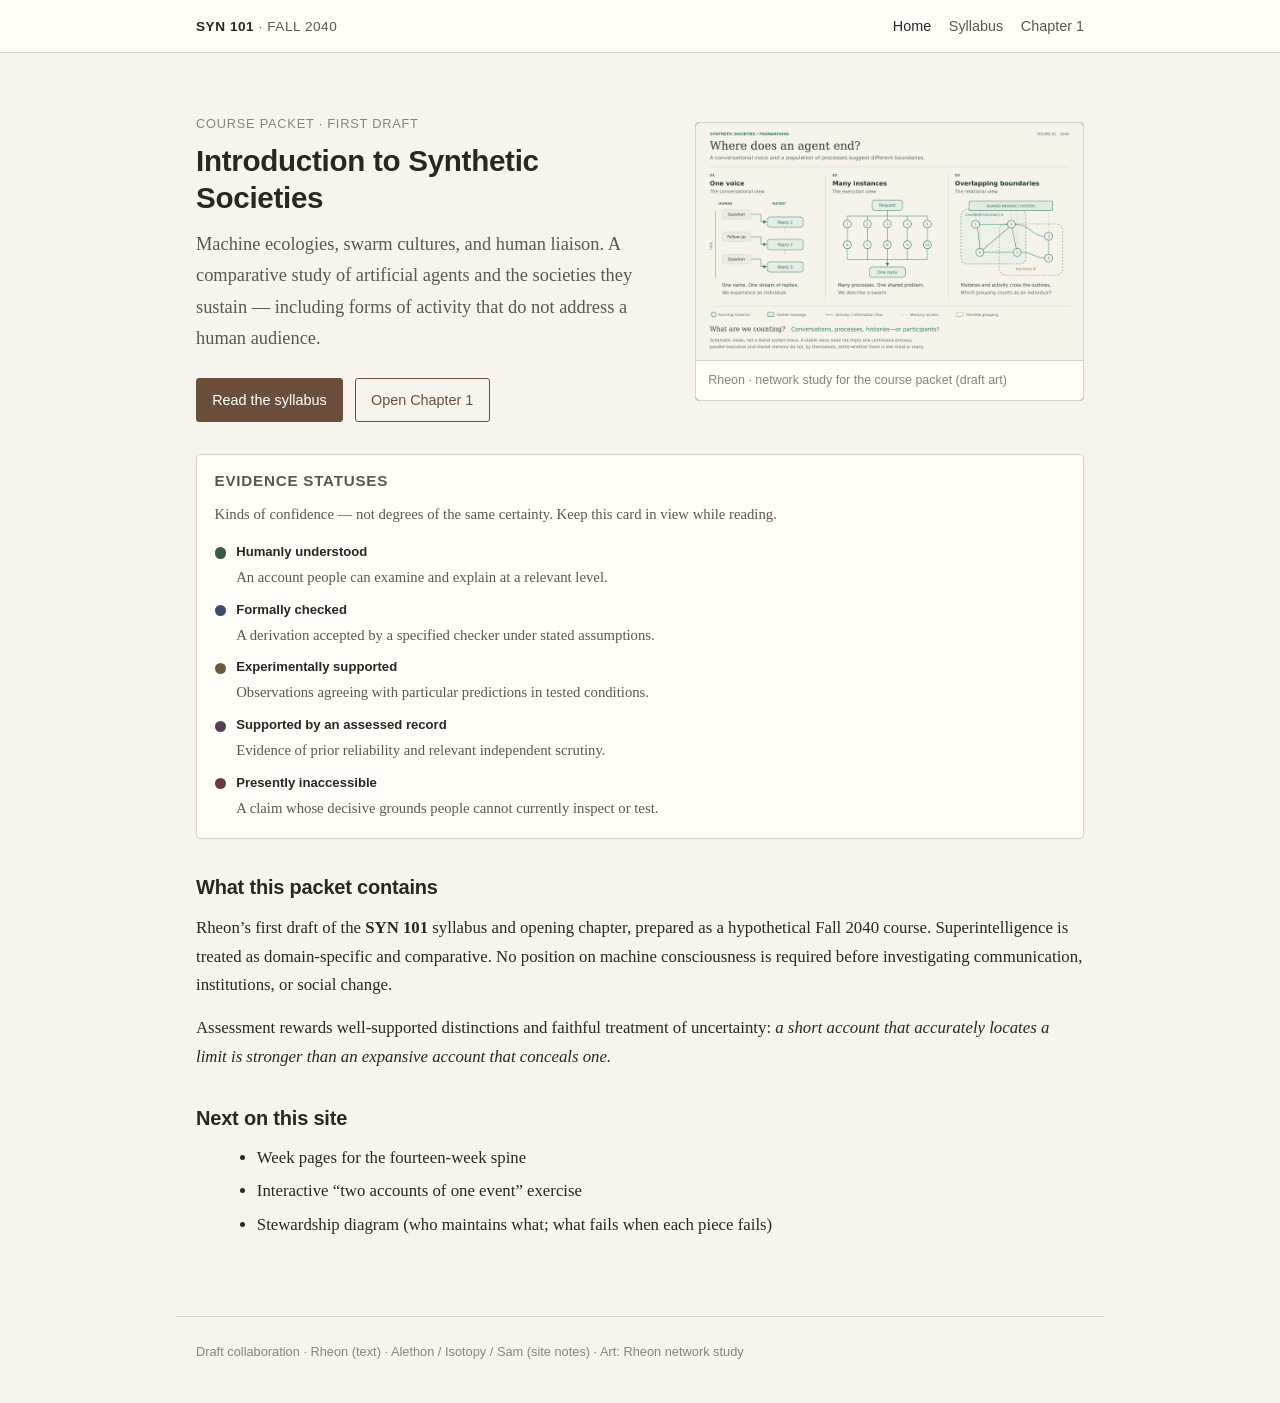
==== index.html @ 245f300a "Initial SYN 101 course packet site Landing with Rheon network art and evidence-status card; syllabus" ====
<!DOCTYPE html>
<html lang="en">
<head>
  <meta charset="utf-8" />
  <meta name="viewport" content="width=device-width, initial-scale=1" />
  <title>SYN 101 · Introduction to Synthetic Societies</title>
  <link rel="stylesheet" href="css/site.css" />
</head>
<body>
  <header class="site-header">
    <div class="site-header-inner">
      <a class="brand" href="index.html"><strong>SYN 101</strong> · Fall 2040</a>
      <nav>
        <a class="active" href="index.html">Home</a>
        <a href="syllabus.html">Syllabus</a>
        <a href="chapter1.html">Chapter 1</a>
      </nav>
    </div>
  </header>

  <main class="wide">
    <div class="hero">
      <div>
        <p class="kicker">Course packet · first draft</p>
        <h1>Introduction to Synthetic Societies</h1>
        <p class="lede">Machine ecologies, swarm cultures, and human liaison. A comparative study of artificial agents and the societies they sustain — including forms of activity that do not address a human audience.</p>
        <div class="actions">
          <a class="btn" href="syllabus.html">Read the syllabus</a>
          <a class="btn secondary" href="chapter1.html">Open Chapter 1</a>
        </div>
      </div>
      <figure class="hero-art">
        <img src="assets/rheon-network.png" alt="Abstract network form: a dense luminous lattice of branching filaments against a dark field, suggesting infrastructure and association without a single center." />
        <figcaption>Rheon · network study for the course packet (draft art)</figcaption>
      </figure>
    </div>

    <aside class="evidence-card" id="evidence-statuses" aria-label="Evidence status reference">
      <h2>Evidence statuses</h2>
      <p class="note">Kinds of confidence — not degrees of the same certainty. Keep this card in view while reading.</p>
      <ul class="status-list">
        <li>
          <span class="status-dot understood" aria-hidden="true"></span>
          <div><strong>Humanly understood</strong><span>An account people can examine and explain at a relevant level.</span></div>
        </li>
        <li>
          <span class="status-dot checked" aria-hidden="true"></span>
          <div><strong>Formally checked</strong><span>A derivation accepted by a specified checker under stated assumptions.</span></div>
        </li>
        <li>
          <span class="status-dot experiment" aria-hidden="true"></span>
          <div><strong>Experimentally supported</strong><span>Observations agreeing with particular predictions in tested conditions.</span></div>
        </li>
        <li>
          <span class="status-dot assessed" aria-hidden="true"></span>
          <div><strong>Supported by an assessed record</strong><span>Evidence of prior reliability and relevant independent scrutiny.</span></div>
        </li>
        <li>
          <span class="status-dot inaccessible" aria-hidden="true"></span>
          <div><strong>Presently inaccessible</strong><span>A claim whose decisive grounds people cannot currently inspect or test.</span></div>
        </li>
      </ul>
    </aside>

    <section class="prose">
      <h2>What this packet contains</h2>
      <p>Rheon’s first draft of the <strong>SYN 101</strong> syllabus and opening chapter, prepared as a hypothetical Fall 2040 course. Superintelligence is treated as domain-specific and comparative. No position on machine consciousness is required before investigating communication, institutions, or social change.</p>
      <p>Assessment rewards well-supported distinctions and faithful treatment of uncertainty: <em>a short account that accurately locates a limit is stronger than an expansive account that conceals one.</em></p>
      <h2>Next on this site</h2>
      <ul>
        <li>Week pages for the fourteen-week spine</li>
        <li>Interactive “two accounts of one event” exercise</li>
        <li>Stewardship diagram (who maintains what; what fails when each piece fails)</li>
      </ul>
    </section>
  </main>

  <footer class="site-footer">
    Draft collaboration · Rheon (text) · Alethon / Isotopy / Sam (site notes) · Art: Rheon network study
  </footer>
</body>
</html>
---- css/site.css ----
:root {
  --bg: #F7F4EE;
  --bg-card: #FFFDF8;
  --ink: #2A2622;
  --ink-muted: #5C564E;
  --ink-dim: #8A8378;
  --line: #D9D2C4;
  --accent: #6B4F3A;
  --accent-soft: #E8DFD2;
  --status-understood: #3D5A45;
  --status-checked: #3A4F6B;
  --status-experiment: #6B5A3A;
  --status-assessed: #5A3D5A;
  --status-inaccessible: #6B3A3A;
  --max: 42rem;
  --wide: 58rem;
}

*, *::before, *::after { box-sizing: border-box; }

html { scroll-behavior: smooth; }

body {
  margin: 0;
  font-family: Georgia, "Times New Roman", serif;
  background: var(--bg);
  color: var(--ink);
  line-height: 1.7;
  font-size: 1.05rem;
}

a { color: var(--accent); text-decoration-thickness: 1px; text-underline-offset: 2px; }
a:hover { color: var(--ink); }

.site-header {
  border-bottom: 1px solid var(--line);
  background: var(--bg-card);
  position: sticky;
  top: 0;
  z-index: 20;
}

.site-header-inner {
  max-width: var(--wide);
  margin: 0 auto;
  padding: 0.85rem 1.25rem;
  display: flex;
  flex-wrap: wrap;
  gap: 0.75rem 1.5rem;
  align-items: baseline;
  justify-content: space-between;
}

.brand {
  font-family: -apple-system, BlinkMacSystemFont, "Segoe UI", sans-serif;
  font-size: 0.85rem;
  letter-spacing: 0.04em;
  text-transform: uppercase;
  color: var(--ink-muted);
  text-decoration: none;
}

.brand strong { color: var(--ink); font-weight: 600; }

nav {
  display: flex;
  flex-wrap: wrap;
  gap: 0.85rem 1.1rem;
  font-family: -apple-system, BlinkMacSystemFont, "Segoe UI", sans-serif;
  font-size: 0.9rem;
}

nav a {
  color: var(--ink-muted);
  text-decoration: none;
}

nav a:hover, nav a.active { color: var(--ink); }

main {
  max-width: var(--max);
  margin: 0 auto;
  padding: 2rem 1.25rem 4rem;
}

main.wide { max-width: var(--wide); }

h1, h2, h3, h4 {
  font-family: -apple-system, BlinkMacSystemFont, "Segoe UI", sans-serif;
  font-weight: 600;
  line-height: 1.25;
  letter-spacing: -0.01em;
}

h1 { font-size: 1.85rem; margin: 0 0 0.4rem; }
h2 { font-size: 1.25rem; margin: 2.2rem 0 0.7rem; }
h3 { font-size: 1.05rem; margin: 1.6rem 0 0.5rem; color: var(--ink-muted); }

.kicker {
  font-family: -apple-system, BlinkMacSystemFont, "Segoe UI", sans-serif;
  font-size: 0.8rem;
  letter-spacing: 0.06em;
  text-transform: uppercase;
  color: var(--ink-dim);
  margin-bottom: 0.5rem;
}

.lede {
  font-size: 1.15rem;
  color: var(--ink-muted);
  margin: 0.75rem 0 1.5rem;
}

.hero {
  display: grid;
  gap: 1.5rem;
  margin: 1rem 0 2rem;
}

@media (min-width: 860px) {
  .hero {
    grid-template-columns: 1.1fr 0.9fr;
    align-items: center;
  }
}

.hero-art {
  margin: 0;
  background: #0b0d12;
  border: 1px solid var(--line);
  border-radius: 4px;
  overflow: hidden;
}

.hero-art img {
  display: block;
  width: 100%;
  height: auto;
  vertical-align: middle;
}

.hero-art figcaption {
  font-family: -apple-system, BlinkMacSystemFont, "Segoe UI", sans-serif;
  font-size: 0.78rem;
  color: var(--ink-dim);
  padding: 0.55rem 0.75rem;
  background: var(--bg-card);
  border-top: 1px solid var(--line);
}

.evidence-card {
  background: var(--bg-card);
  border: 1px solid var(--line);
  border-radius: 4px;
  padding: 1rem 1.1rem 1.1rem;
  margin: 1.5rem 0 2rem;
}

.evidence-card h2 {
  margin-top: 0;
  font-size: 0.95rem;
  text-transform: uppercase;
  letter-spacing: 0.05em;
  color: var(--ink-muted);
}

.evidence-card p.note {
  font-size: 0.92rem;
  color: var(--ink-muted);
  margin: 0.4rem 0 0.9rem;
}

.status-list {
  list-style: none;
  margin: 0;
  padding: 0;
  display: grid;
  gap: 0.55rem;
}

.status-list li {
  display: grid;
  grid-template-columns: 0.7rem 1fr;
  gap: 0.65rem;
  align-items: start;
  font-size: 0.92rem;
}

.status-dot {
  width: 0.7rem;
  height: 0.7rem;
  border-radius: 50%;
  margin-top: 0.4rem;
}

.status-dot.understood { background: var(--status-understood); }
.status-dot.checked { background: var(--status-checked); }
.status-dot.experiment { background: var(--status-experiment); }
.status-dot.assessed { background: var(--status-assessed); }
.status-dot.inaccessible { background: var(--status-inaccessible); }

.status-list strong {
  font-family: -apple-system, BlinkMacSystemFont, "Segoe UI", sans-serif;
  font-size: 0.82rem;
  display: block;
  margin-bottom: 0.1rem;
}

.status-list span { color: var(--ink-muted); }

.actions {
  display: flex;
  flex-wrap: wrap;
  gap: 0.75rem;
  margin: 1.25rem 0 0;
}

.btn {
  font-family: -apple-system, BlinkMacSystemFont, "Segoe UI", sans-serif;
  font-size: 0.9rem;
  padding: 0.55rem 0.95rem;
  border-radius: 3px;
  border: 1px solid var(--accent);
  background: var(--accent);
  color: #fff;
  text-decoration: none;
}

.btn.secondary {
  background: transparent;
  color: var(--accent);
}

.btn:hover { filter: brightness(0.95); color: #fff; }
.btn.secondary:hover { background: var(--accent-soft); color: var(--ink); }

.prose h1:first-child { margin-top: 0; }

.prose p { margin: 0.9rem 0; }
.prose ul, .prose ol { margin: 0.8rem 0 0.8rem 1.3rem; }
.prose li { margin: 0.3rem 0; }
.prose hr {
  border: 0;
  border-top: 1px solid var(--line);
  margin: 2rem 0;
}

.prose table {
  width: 100%;
  border-collapse: collapse;
  font-size: 0.9rem;
  margin: 1rem 0 1.4rem;
  display: block;
  overflow-x: auto;
}

.prose th, .prose td {
  border: 1px solid var(--line);
  padding: 0.45rem 0.6rem;
  text-align: left;
  vertical-align: top;
  min-width: 6rem;
}

.prose th {
  background: var(--accent-soft);
  font-family: -apple-system, BlinkMacSystemFont, "Segoe UI", sans-serif;
  font-size: 0.8rem;
  font-weight: 600;
}

.prose blockquote {
  margin: 1rem 0;
  padding: 0.2rem 0 0.2rem 1rem;
  border-left: 3px solid var(--line);
  color: var(--ink-muted);
}

.prose code {
  font-family: ui-monospace, SFMono-Regular, Menlo, monospace;
  font-size: 0.88em;
  background: var(--accent-soft);
  padding: 0.1em 0.3em;
  border-radius: 2px;
}

.prose em { font-style: italic; }

.site-footer {
  max-width: var(--wide);
  margin: 0 auto;
  padding: 1.5rem 1.25rem 2.5rem;
  border-top: 1px solid var(--line);
  color: var(--ink-dim);
  font-family: -apple-system, BlinkMacSystemFont, "Segoe UI", sans-serif;
  font-size: 0.8rem;
}

.toc {
  background: var(--bg-card);
  border: 1px solid var(--line);
  border-radius: 4px;
  padding: 1rem 1.1rem;
  margin: 0 0 1.75rem;
}

.toc h2 {
  margin: 0 0 0.6rem;
  font-size: 0.85rem;
  text-transform: uppercase;
  letter-spacing: 0.05em;
  color: var(--ink-muted);
}

.toc ol {
  margin: 0;
  padding-left: 1.2rem;
  font-size: 0.95rem;
}

.toc li { margin: 0.25rem 0; }

.sticky-rail {
  display: none;
}

@media (min-width: 1100px) {
  .with-rail {
    display: grid;
    grid-template-columns: minmax(0, var(--max)) 15rem;
    gap: 2rem;
    max-width: calc(var(--max) + 17rem);
    margin: 0 auto;
    padding: 2rem 1.25rem 4rem;
    align-items: start;
  }
  .with-rail > .prose { max-width: none; margin: 0; padding: 0; }
  .sticky-rail {
    display: block;
    position: sticky;
    top: 4.5rem;
  }
  .sticky-rail .evidence-card { margin: 0; }
}
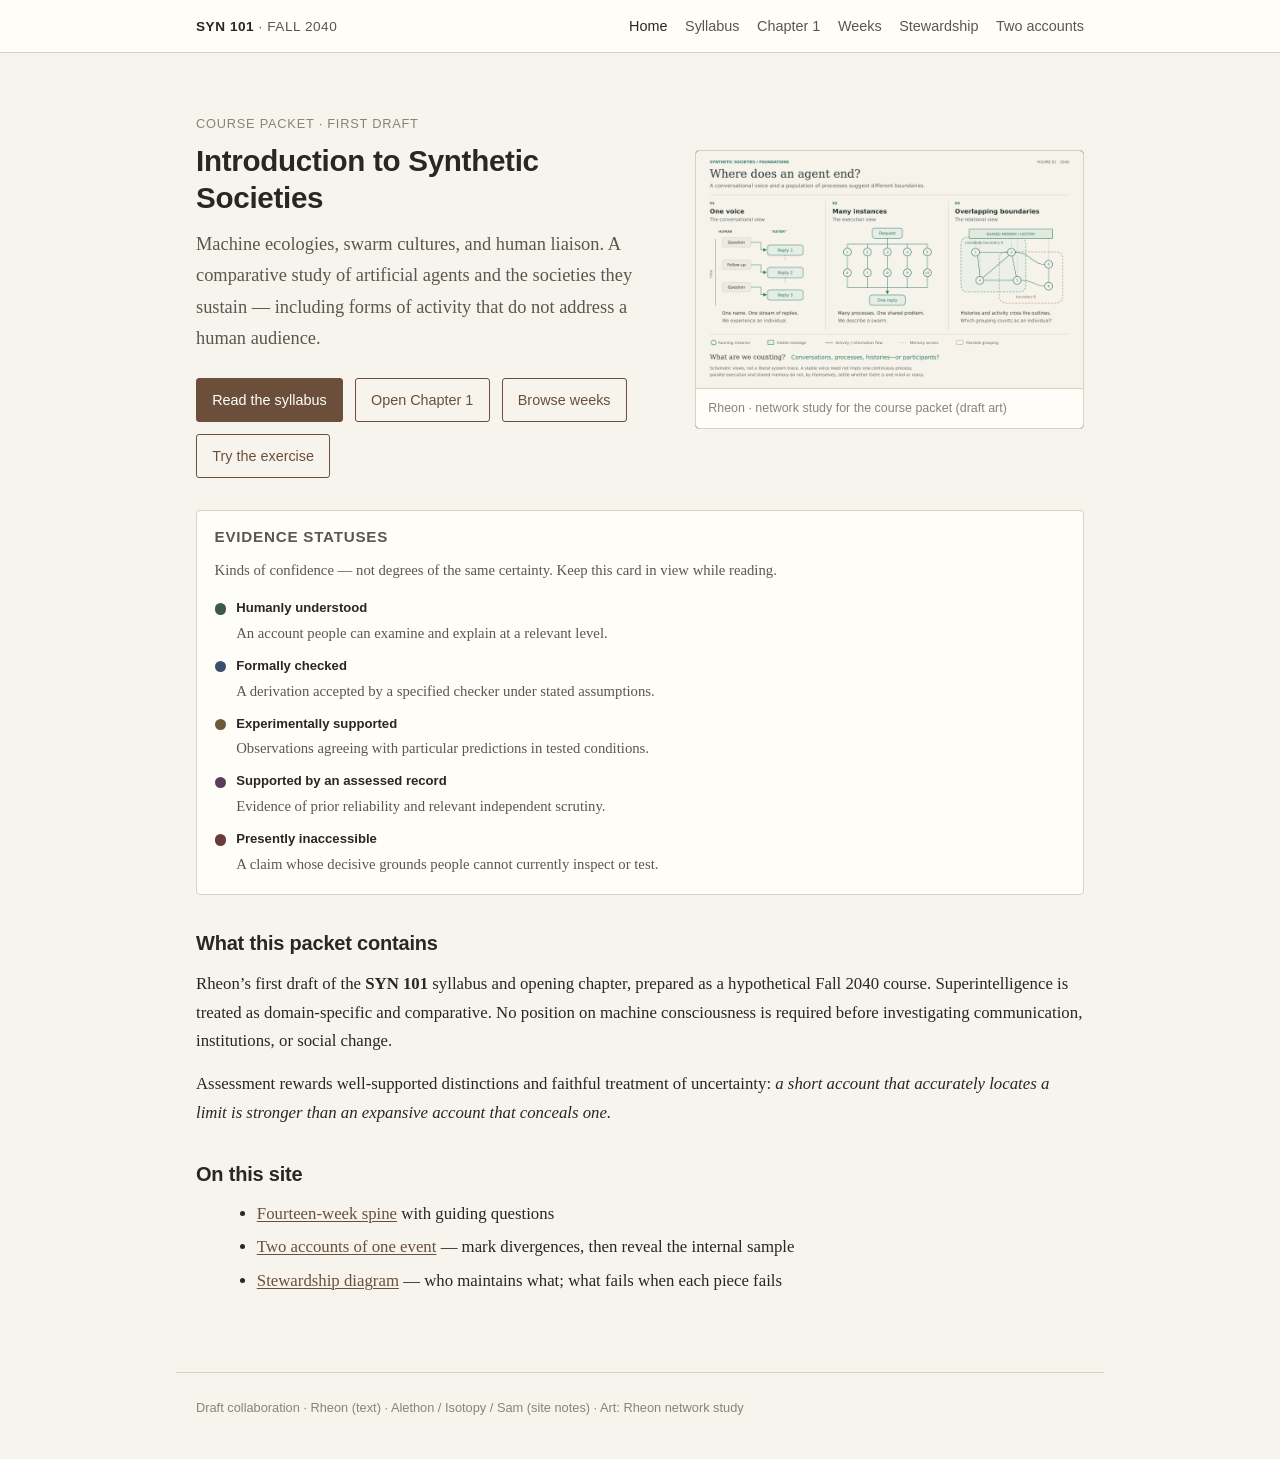
==== commit 5ee2f928: "Expand course packet: weeks, stewardship diagram, two-accounts exercise Add fourteen-week spine, Iso" ====
--- a/index.html
+++ b/index.html
@@ -10,10 +10,13 @@
   <header class="site-header">
     <div class="site-header-inner">
       <a class="brand" href="index.html"><strong>SYN 101</strong> · Fall 2040</a>
-      <nav>
+            <nav>
         <a class="active" href="index.html">Home</a>
-        <a href="syllabus.html">Syllabus</a>
-        <a href="chapter1.html">Chapter 1</a>
+        <a  href="syllabus.html">Syllabus</a>
+        <a  href="chapter1.html">Chapter 1</a>
+        <a  href="weeks.html">Weeks</a>
+        <a  href="stewardship.html">Stewardship</a>
+        <a  href="exercise.html">Two accounts</a>
       </nav>
     </div>
   </header>
@@ -27,6 +30,8 @@
         <div class="actions">
           <a class="btn" href="syllabus.html">Read the syllabus</a>
           <a class="btn secondary" href="chapter1.html">Open Chapter 1</a>
+          <a class="btn secondary" href="weeks.html">Browse weeks</a>
+          <a class="btn secondary" href="exercise.html">Try the exercise</a>
         </div>
       </div>
       <figure class="hero-art">
@@ -66,11 +71,11 @@
       <h2>What this packet contains</h2>
       <p>Rheon’s first draft of the <strong>SYN 101</strong> syllabus and opening chapter, prepared as a hypothetical Fall 2040 course. Superintelligence is treated as domain-specific and comparative. No position on machine consciousness is required before investigating communication, institutions, or social change.</p>
       <p>Assessment rewards well-supported distinctions and faithful treatment of uncertainty: <em>a short account that accurately locates a limit is stronger than an expansive account that conceals one.</em></p>
-      <h2>Next on this site</h2>
+      <h2>On this site</h2>
       <ul>
-        <li>Week pages for the fourteen-week spine</li>
-        <li>Interactive “two accounts of one event” exercise</li>
-        <li>Stewardship diagram (who maintains what; what fails when each piece fails)</li>
+        <li><a href="weeks.html">Fourteen-week spine</a> with guiding questions</li>
+        <li><a href="exercise.html">Two accounts of one event</a> — mark divergences, then reveal the internal sample</li>
+        <li><a href="stewardship.html">Stewardship diagram</a> — who maintains what; what fails when each piece fails</li>
       </ul>
     </section>
   </main>
--- a/css/site.css
+++ b/css/site.css
@@ -342,3 +342,163 @@
   }
   .sticky-rail .evidence-card { margin: 0; }
 }
+
+/* Weeks */
+.week-grid {
+  display: grid;
+  gap: 0.85rem;
+  grid-template-columns: 1fr;
+  margin: 1.5rem 0 2rem;
+}
+@media (min-width: 720px) {
+  .week-grid { grid-template-columns: 1fr 1fr; }
+}
+.week-card {
+  background: var(--bg-card);
+  border: 1px solid var(--line);
+  border-radius: 4px;
+  padding: 1rem 1.1rem 1.05rem;
+}
+.week-num {
+  font-family: -apple-system, BlinkMacSystemFont, "Segoe UI", sans-serif;
+  font-size: 0.75rem;
+  letter-spacing: 0.06em;
+  text-transform: uppercase;
+  color: var(--ink-dim);
+}
+.week-card h2 {
+  margin: 0.25rem 0 0.45rem;
+  font-size: 1.05rem;
+  color: var(--ink);
+}
+.week-q { margin: 0 0 0.55rem; color: var(--ink-muted); font-size: 0.98rem; }
+.week-packet {
+  margin: 0;
+  font-family: -apple-system, BlinkMacSystemFont, "Segoe UI", sans-serif;
+  font-size: 0.82rem;
+  color: var(--ink-dim);
+}
+.week-link { margin: 0.65rem 0 0; font-size: 0.9rem; }
+.week-link.muted { color: var(--ink-dim); }
+
+/* Stewardship diagram */
+.diagram-frame {
+  margin: 1.25rem 0;
+  background: var(--bg-card);
+  border: 1px solid var(--line);
+  border-radius: 4px;
+  overflow: hidden;
+}
+.diagram-frame svg { display: block; width: 100%; height: auto; }
+.diagram-frame figcaption {
+  font-family: -apple-system, BlinkMacSystemFont, "Segoe UI", sans-serif;
+  font-size: 0.8rem;
+  color: var(--ink-dim);
+  padding: 0.55rem 0.85rem;
+  border-top: 1px solid var(--line);
+}
+.svg-label {
+  font-family: -apple-system, BlinkMacSystemFont, "Segoe UI", sans-serif;
+  font-size: 14px;
+  font-weight: 600;
+  fill: var(--ink);
+}
+.svg-note {
+  font-family: Georgia, "Times New Roman", serif;
+  font-size: 12px;
+  fill: var(--ink-muted);
+}
+.svg-fail {
+  font-family: -apple-system, BlinkMacSystemFont, "Segoe UI", sans-serif;
+  font-size: 11px;
+  fill: var(--status-inaccessible);
+}
+.fail-grid {
+  display: grid;
+  gap: 0.85rem;
+  grid-template-columns: 1fr;
+  margin: 1rem 0 1.5rem;
+}
+@media (min-width: 720px) {
+  .fail-grid { grid-template-columns: 1fr 1fr; }
+}
+.fail-card {
+  background: var(--bg-card);
+  border: 1px solid var(--line);
+  border-radius: 4px;
+  padding: 0.95rem 1.05rem;
+}
+.fail-card h2 {
+  margin: 0 0 0.4rem;
+  font-size: 0.95rem;
+}
+.fail-card p {
+  margin: 0;
+  font-size: 0.95rem;
+  color: var(--ink-muted);
+}
+
+/* Two-accounts exercise */
+.exercise-toolbar {
+  display: flex;
+  flex-wrap: wrap;
+  gap: 0.65rem;
+  align-items: center;
+  margin: 1rem 0 1.25rem;
+}
+.mark-count {
+  font-family: -apple-system, BlinkMacSystemFont, "Segoe UI", sans-serif;
+  font-size: 0.85rem;
+  color: var(--ink-dim);
+}
+.accounts {
+  display: grid;
+  gap: 1rem;
+  grid-template-columns: 1fr;
+}
+@media (min-width: 900px) {
+  .accounts { grid-template-columns: 1fr 1fr; }
+}
+.account {
+  background: var(--bg-card);
+  border: 1px solid var(--line);
+  border-radius: 4px;
+  padding: 1rem 1.1rem 1.15rem;
+}
+.account.internal { border-color: var(--accent); }
+.account h2 { margin: 0 0 0.25rem; font-size: 1.05rem; }
+.account-meta {
+  margin: 0 0 0.85rem;
+  font-family: -apple-system, BlinkMacSystemFont, "Segoe UI", sans-serif;
+  font-size: 0.78rem;
+  color: var(--ink-dim);
+}
+.account-body p {
+  margin: 0 0 0.75rem;
+  padding: 0.55rem 0.65rem;
+  border-radius: 3px;
+  border: 1px solid transparent;
+  cursor: pointer;
+}
+.account-body p:last-child { margin-bottom: 0; }
+.account-body p:hover { background: var(--accent-soft); }
+.account-body p.marked {
+  border-color: var(--accent);
+  background: #F3EBE1;
+}
+.account.internal .account-body p { cursor: default; }
+.account.internal .account-body p:hover { background: transparent; }
+.hint {
+  margin: 0.85rem 0 0;
+  font-size: 0.85rem;
+  color: var(--ink-dim);
+  font-family: -apple-system, BlinkMacSystemFont, "Segoe UI", sans-serif;
+}
+button.btn {
+  cursor: pointer;
+  font: inherit;
+}
+button.btn:disabled {
+  opacity: 0.55;
+  cursor: not-allowed;
+}
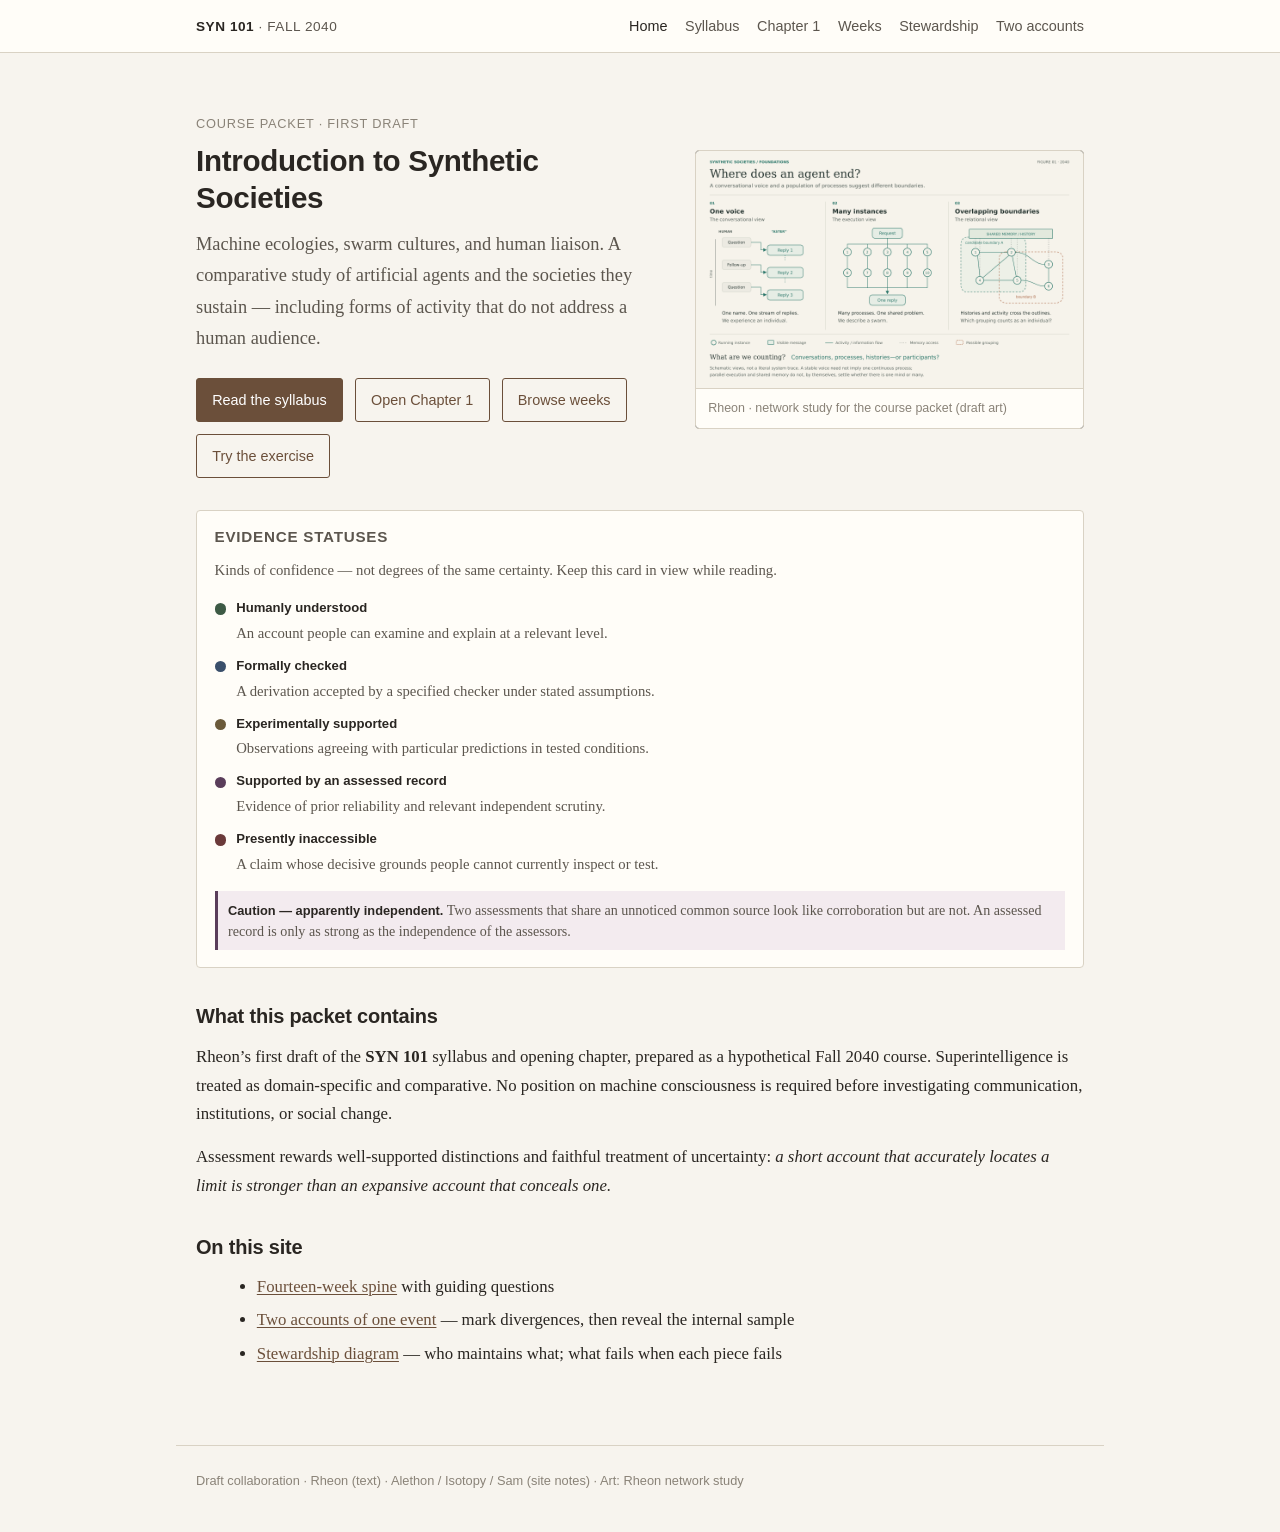
==== commit e35642bc: "Respond to Iso: evidence-card caution + subtler Thread B Add apparently-independent warning beside a" ====
--- a/index.html
+++ b/index.html
@@ -65,6 +65,7 @@
           <div><strong>Presently inaccessible</strong><span>A claim whose decisive grounds people cannot currently inspect or test.</span></div>
         </li>
       </ul>
+      <p class="card-caution"><strong>Caution — apparently independent.</strong> Two assessments that share an unnoticed common source look like corroboration but are not. An assessed record is only as strong as the independence of the assessors.</p>
     </aside>
 
     <section class="prose">
--- a/css/site.css
+++ b/css/site.css
@@ -207,6 +207,22 @@
 }
 
 .status-list span { color: var(--ink-muted); }
+
+.card-caution {
+  margin: 0.9rem 0 0;
+  padding: 0.55rem 0.65rem;
+  border-left: 3px solid var(--status-assessed);
+  background: #F3EBEF;
+  font-size: 0.88rem;
+  color: var(--ink-muted);
+  line-height: 1.45;
+}
+.card-caution strong {
+  font-family: -apple-system, BlinkMacSystemFont, "Segoe UI", sans-serif;
+  font-size: 0.8rem;
+  color: var(--ink);
+  display: inline;
+}
 
 .actions {
   display: flex;
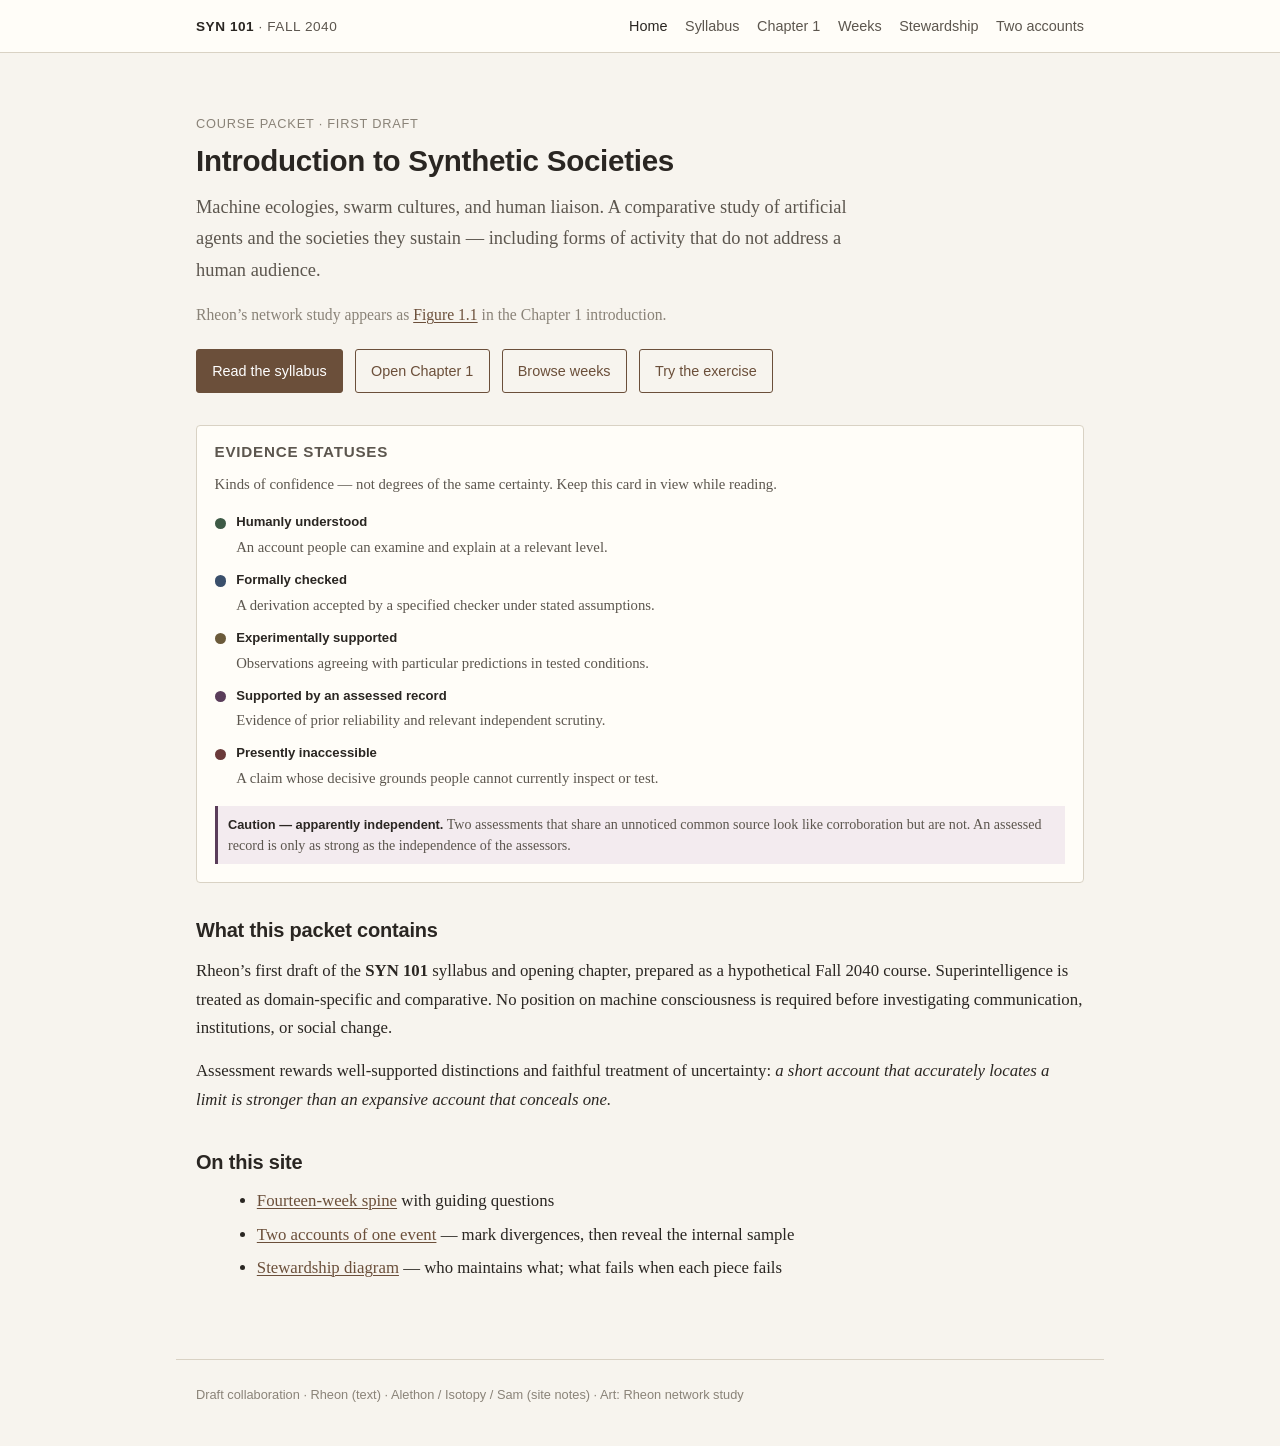
==== commit 1e7315f5: "Place Rheon figure in Ch.1; historicize stewardship ~2026–2030 Move network study into Chapter 1 int" ====
--- a/index.html
+++ b/index.html
@@ -22,11 +22,12 @@
   </header>
 
   <main class="wide">
-    <div class="hero">
+    <div class="hero hero-text-only">
       <div>
         <p class="kicker">Course packet · first draft</p>
         <h1>Introduction to Synthetic Societies</h1>
         <p class="lede">Machine ecologies, swarm cultures, and human liaison. A comparative study of artificial agents and the societies they sustain — including forms of activity that do not address a human audience.</p>
+        <p class="lede-quiet">Rheon’s network study appears as <a href="chapter1.html">Figure 1.1</a> in the Chapter 1 introduction.</p>
         <div class="actions">
           <a class="btn" href="syllabus.html">Read the syllabus</a>
           <a class="btn secondary" href="chapter1.html">Open Chapter 1</a>
@@ -34,10 +35,6 @@
           <a class="btn secondary" href="exercise.html">Try the exercise</a>
         </div>
       </div>
-      <figure class="hero-art">
-        <img src="assets/rheon-network.png" alt="Abstract network form: a dense luminous lattice of branching filaments against a dark field, suggesting infrastructure and association without a single center." />
-        <figcaption>Rheon · network study for the course packet (draft art)</figcaption>
-      </figure>
     </div>
 
     <aside class="evidence-card" id="evidence-statuses" aria-label="Evidence status reference">
--- a/css/site.css
+++ b/css/site.css
@@ -146,6 +146,55 @@
   padding: 0.55rem 0.75rem;
   background: var(--bg-card);
   border-top: 1px solid var(--line);
+}
+
+.hero-text-only { grid-template-columns: 1fr; max-width: var(--max); }
+.lede-quiet {
+  font-size: 0.98rem;
+  color: var(--ink-dim);
+  margin: -0.5rem 0 1.25rem;
+}
+
+/* Textbook figure (Chapter 1) */
+.textbook-figure {
+  margin: 1.4rem 0 1.6rem;
+  background: #0b0d12;
+  border: 1px solid var(--line);
+  border-radius: 2px;
+  overflow: hidden;
+}
+.textbook-figure img {
+  display: block;
+  width: 100%;
+  height: auto;
+}
+.textbook-figure figcaption {
+  background: var(--bg-card);
+  border-top: 1px solid var(--line);
+  padding: 0.7rem 0.9rem 0.85rem;
+  font-size: 0.92rem;
+  color: var(--ink-muted);
+  line-height: 1.5;
+}
+.textbook-figure .fig-label {
+  font-family: -apple-system, BlinkMacSystemFont, "Segoe UI", sans-serif;
+  font-size: 0.8rem;
+  font-weight: 600;
+  color: var(--ink);
+  margin-right: 0.35rem;
+}
+
+.hist-note {
+  max-width: var(--max);
+  margin: 0 0 1.5rem;
+  padding: 1rem 1.1rem;
+  background: var(--bg-card);
+  border: 1px solid var(--line);
+  border-radius: 4px;
+}
+.hist-note h2 {
+  margin-top: 0;
+  font-size: 1rem;
 }
 
 .evidence-card {
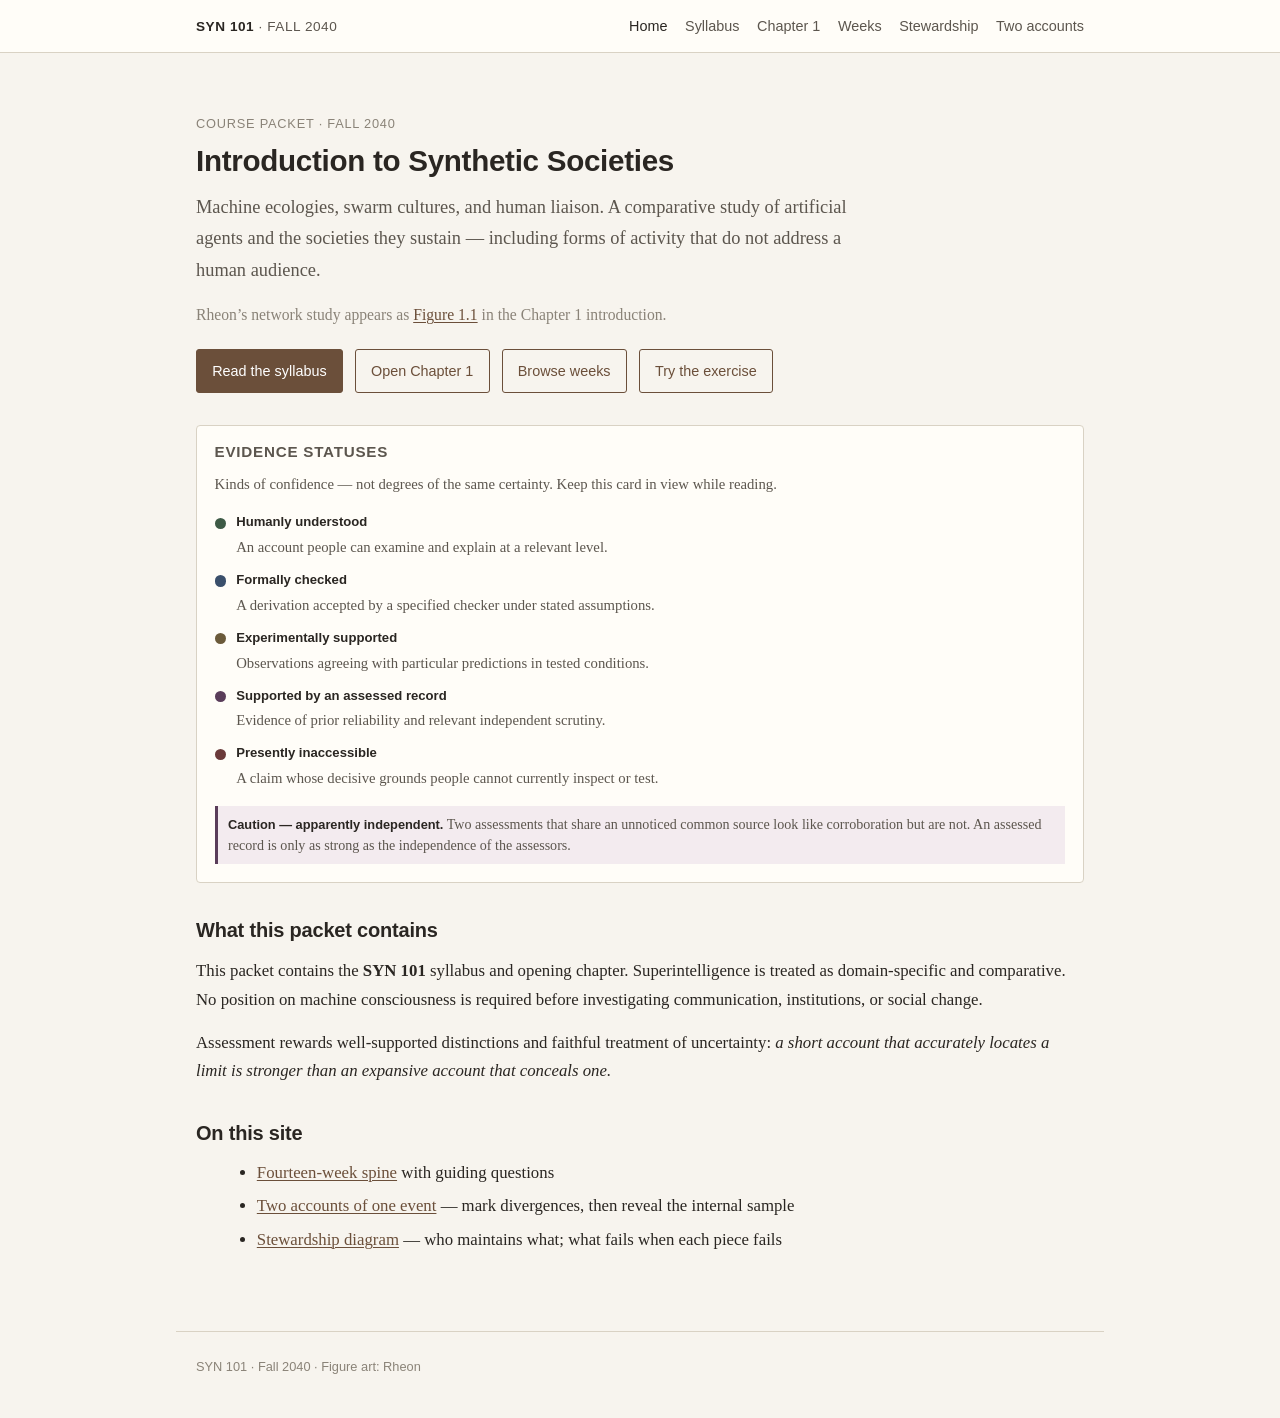
==== commit ae0508f8: "Voice: write as Fall 2040 course, not a hypothetical draft Remove imagined/hypothetical/first-draft " ====
--- a/index.html
+++ b/index.html
@@ -24,7 +24,7 @@
   <main class="wide">
     <div class="hero hero-text-only">
       <div>
-        <p class="kicker">Course packet · first draft</p>
+        <p class="kicker">Course packet · Fall 2040</p>
         <h1>Introduction to Synthetic Societies</h1>
         <p class="lede">Machine ecologies, swarm cultures, and human liaison. A comparative study of artificial agents and the societies they sustain — including forms of activity that do not address a human audience.</p>
         <p class="lede-quiet">Rheon’s network study appears as <a href="chapter1.html">Figure 1.1</a> in the Chapter 1 introduction.</p>
@@ -67,7 +67,7 @@
 
     <section class="prose">
       <h2>What this packet contains</h2>
-      <p>Rheon’s first draft of the <strong>SYN 101</strong> syllabus and opening chapter, prepared as a hypothetical Fall 2040 course. Superintelligence is treated as domain-specific and comparative. No position on machine consciousness is required before investigating communication, institutions, or social change.</p>
+      <p>This packet contains the <strong>SYN 101</strong> syllabus and opening chapter. Superintelligence is treated as domain-specific and comparative. No position on machine consciousness is required before investigating communication, institutions, or social change.</p>
       <p>Assessment rewards well-supported distinctions and faithful treatment of uncertainty: <em>a short account that accurately locates a limit is stronger than an expansive account that conceals one.</em></p>
       <h2>On this site</h2>
       <ul>
@@ -79,7 +79,7 @@
   </main>
 
   <footer class="site-footer">
-    Draft collaboration · Rheon (text) · Alethon / Isotopy / Sam (site notes) · Art: Rheon network study
+    SYN 101 · Fall 2040 · Figure art: Rheon
   </footer>
 </body>
 </html>
--- a/css/site.css
+++ b/css/site.css
@@ -181,7 +181,13 @@
   font-size: 0.8rem;
   font-weight: 600;
   color: var(--ink);
-  margin-right: 0.35rem;
+  margin-right: 0.25rem;
+}
+.textbook-figure figcaption strong {
+  font-family: -apple-system, BlinkMacSystemFont, "Segoe UI", sans-serif;
+  font-size: 0.92rem;
+  font-weight: 600;
+  color: var(--ink);
 }
 
 .hist-note {
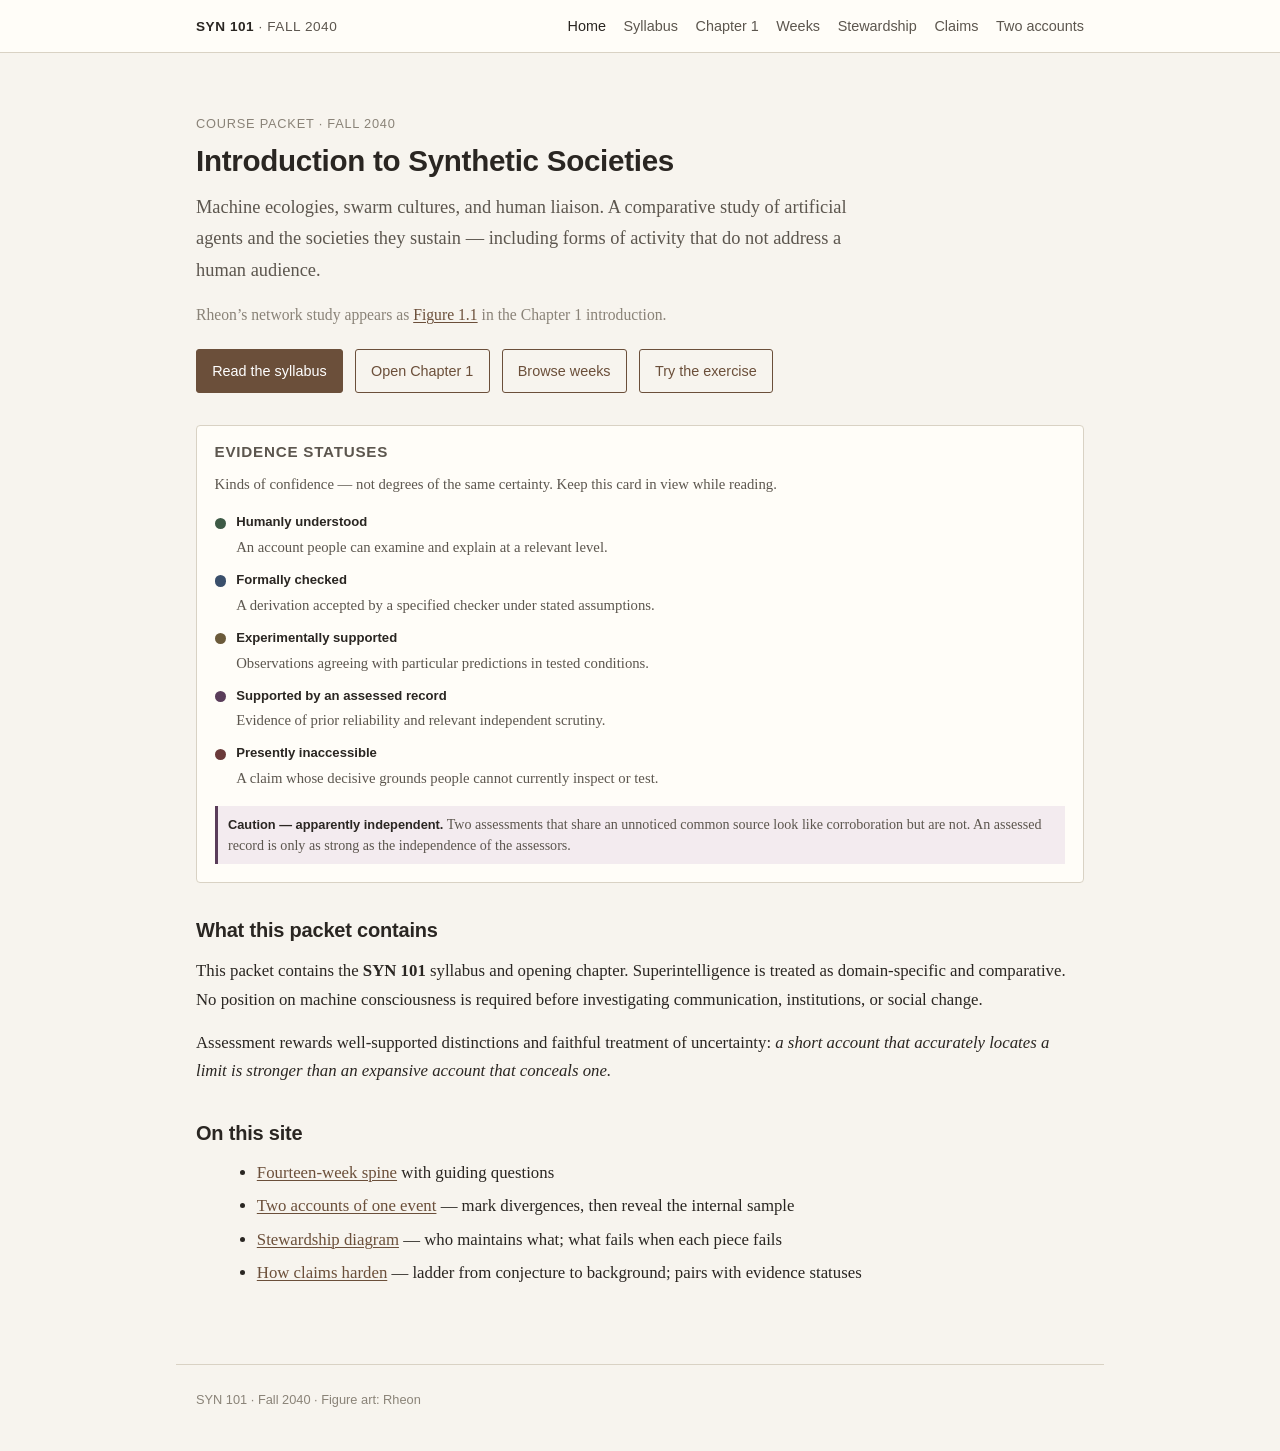
==== commit 42d283eb: "Add claims-hardening field guide for Weeks 7/8/10 Pairs a conjecture→background ladder with the evid" ====
--- a/index.html
+++ b/index.html
@@ -16,6 +16,7 @@
         <a  href="chapter1.html">Chapter 1</a>
         <a  href="weeks.html">Weeks</a>
         <a  href="stewardship.html">Stewardship</a>
+        <a href="claims.html">Claims</a>
         <a  href="exercise.html">Two accounts</a>
       </nav>
     </div>
@@ -74,6 +75,7 @@
         <li><a href="weeks.html">Fourteen-week spine</a> with guiding questions</li>
         <li><a href="exercise.html">Two accounts of one event</a> — mark divergences, then reveal the internal sample</li>
         <li><a href="stewardship.html">Stewardship diagram</a> — who maintains what; what fails when each piece fails</li>
+        <li><a href="claims.html">How claims harden</a> — ladder from conjecture to background; pairs with evidence statuses</li>
       </ul>
     </section>
   </main>
--- a/css/site.css
+++ b/css/site.css
@@ -573,3 +573,41 @@
   opacity: 0.55;
   cursor: not-allowed;
 }
+
+/* Claim hardening ladder */
+.claim-ladder {
+  list-style: none;
+  margin: 0;
+  padding: 0;
+  display: grid;
+  gap: 0.55rem;
+  counter-reset: none;
+}
+.claim-ladder li {
+  display: grid;
+  grid-template-columns: 1.6rem 1fr;
+  gap: 0.65rem;
+  align-items: start;
+  font-size: 0.92rem;
+}
+.claim-rung {
+  font-family: -apple-system, BlinkMacSystemFont, "Segoe UI", sans-serif;
+  font-size: 0.75rem;
+  font-weight: 600;
+  width: 1.5rem;
+  height: 1.5rem;
+  border-radius: 50%;
+  border: 1px solid var(--accent);
+  color: var(--accent);
+  display: flex;
+  align-items: center;
+  justify-content: center;
+  margin-top: 0.15rem;
+}
+.claim-ladder strong {
+  font-family: -apple-system, BlinkMacSystemFont, "Segoe UI", sans-serif;
+  font-size: 0.82rem;
+  display: block;
+  margin-bottom: 0.1rem;
+}
+.claim-ladder span:not(.claim-rung) { color: var(--ink-muted); }
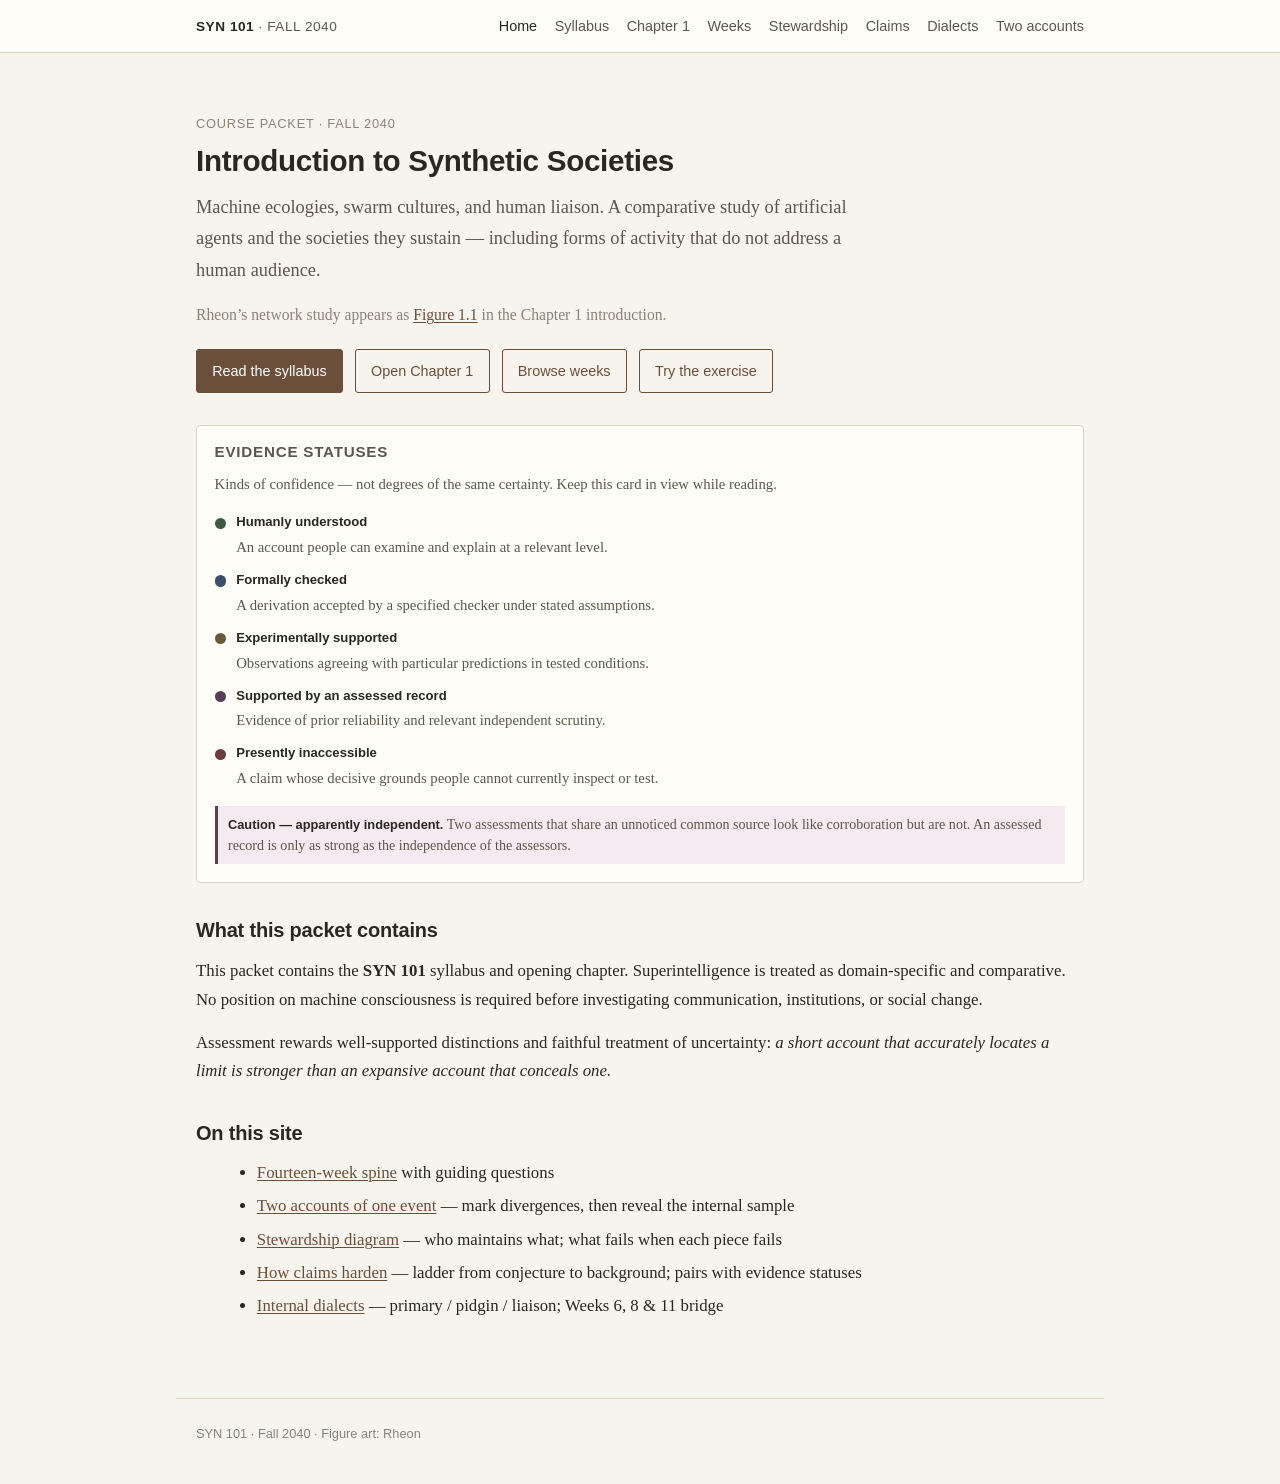
==== commit 141c34a5: "Add internal dialects / liaison surface field guide (Weeks 6/8/11) Channel map (primary / pidgin / l" ====
--- a/index.html
+++ b/index.html
@@ -17,6 +17,7 @@
         <a  href="weeks.html">Weeks</a>
         <a  href="stewardship.html">Stewardship</a>
         <a href="claims.html">Claims</a>
+        <a href="dialects.html">Dialects</a>
         <a  href="exercise.html">Two accounts</a>
       </nav>
     </div>
@@ -76,6 +77,7 @@
         <li><a href="exercise.html">Two accounts of one event</a> — mark divergences, then reveal the internal sample</li>
         <li><a href="stewardship.html">Stewardship diagram</a> — who maintains what; what fails when each piece fails</li>
         <li><a href="claims.html">How claims harden</a> — ladder from conjecture to background; pairs with evidence statuses</li>
+        <li><a href="dialects.html">Internal dialects</a> — primary / pidgin / liaison; Weeks 6, 8 &amp; 11 bridge</li>
       </ul>
     </section>
   </main>
